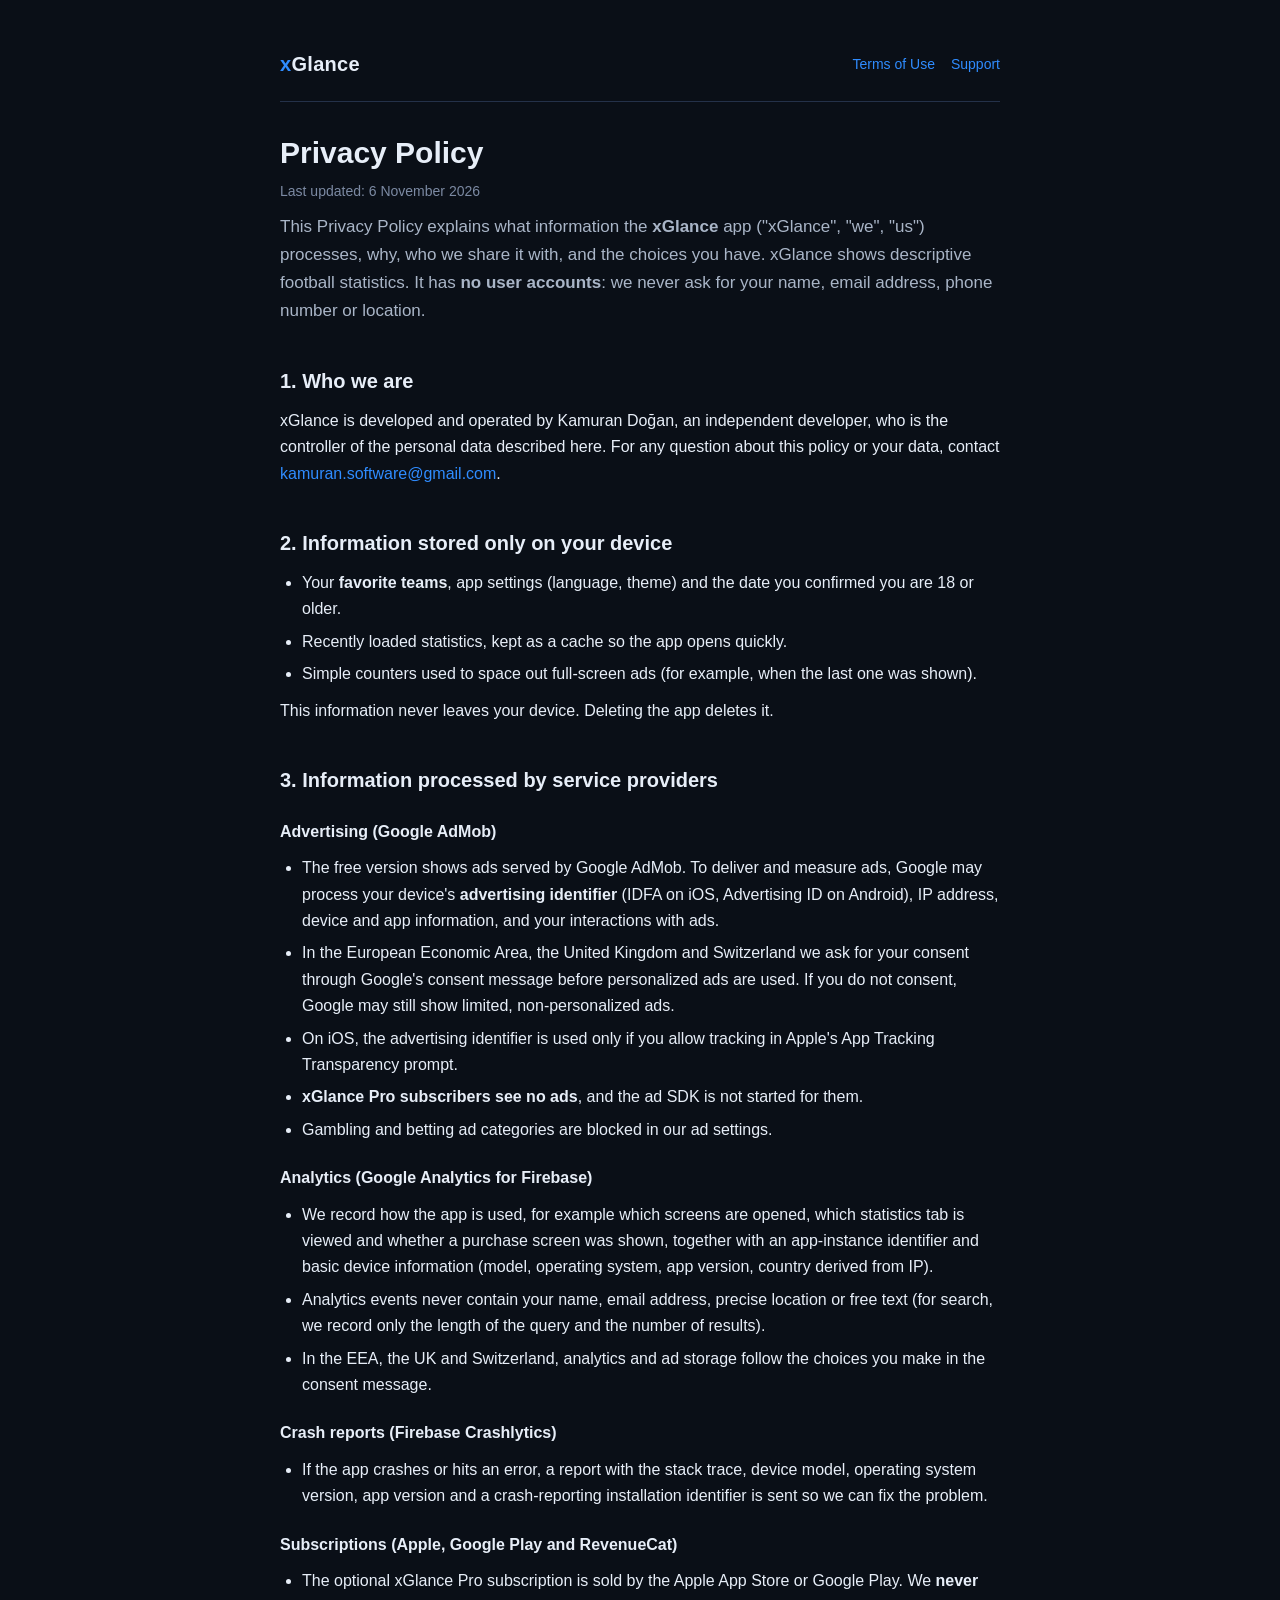
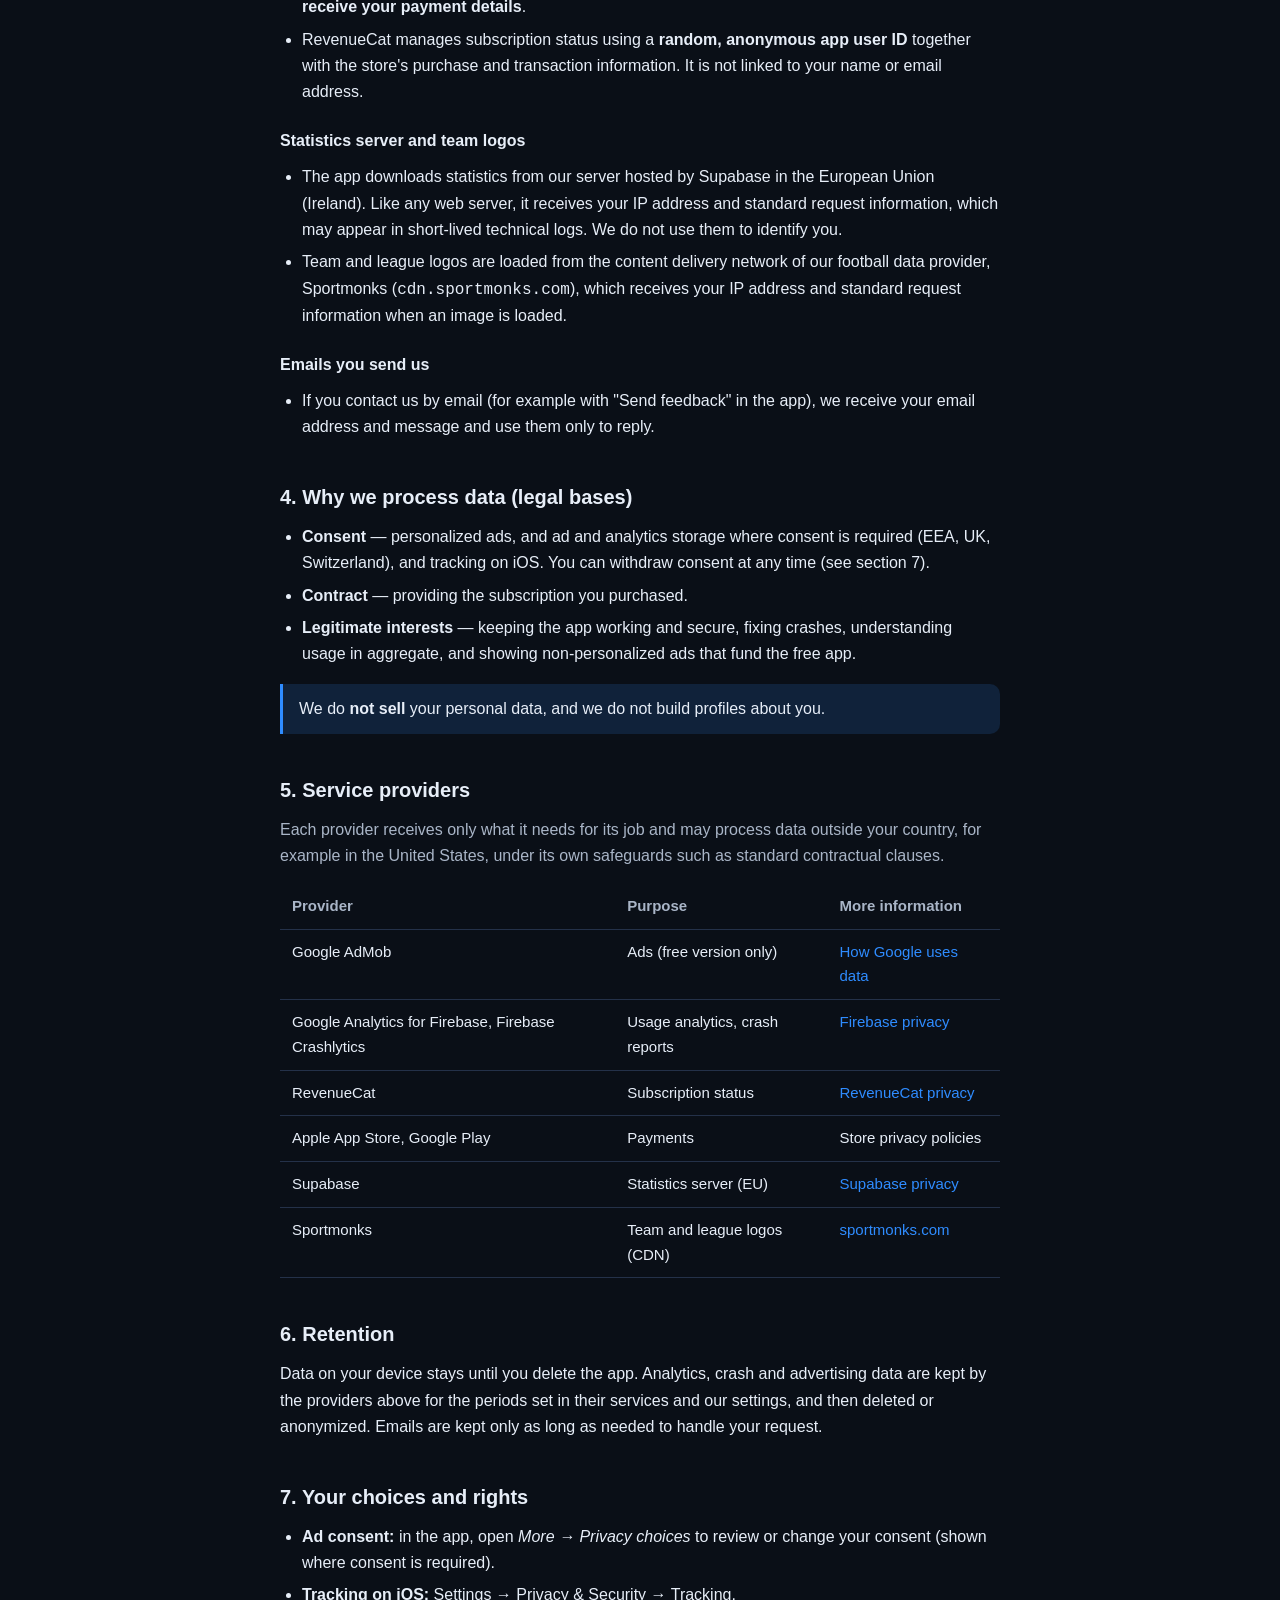
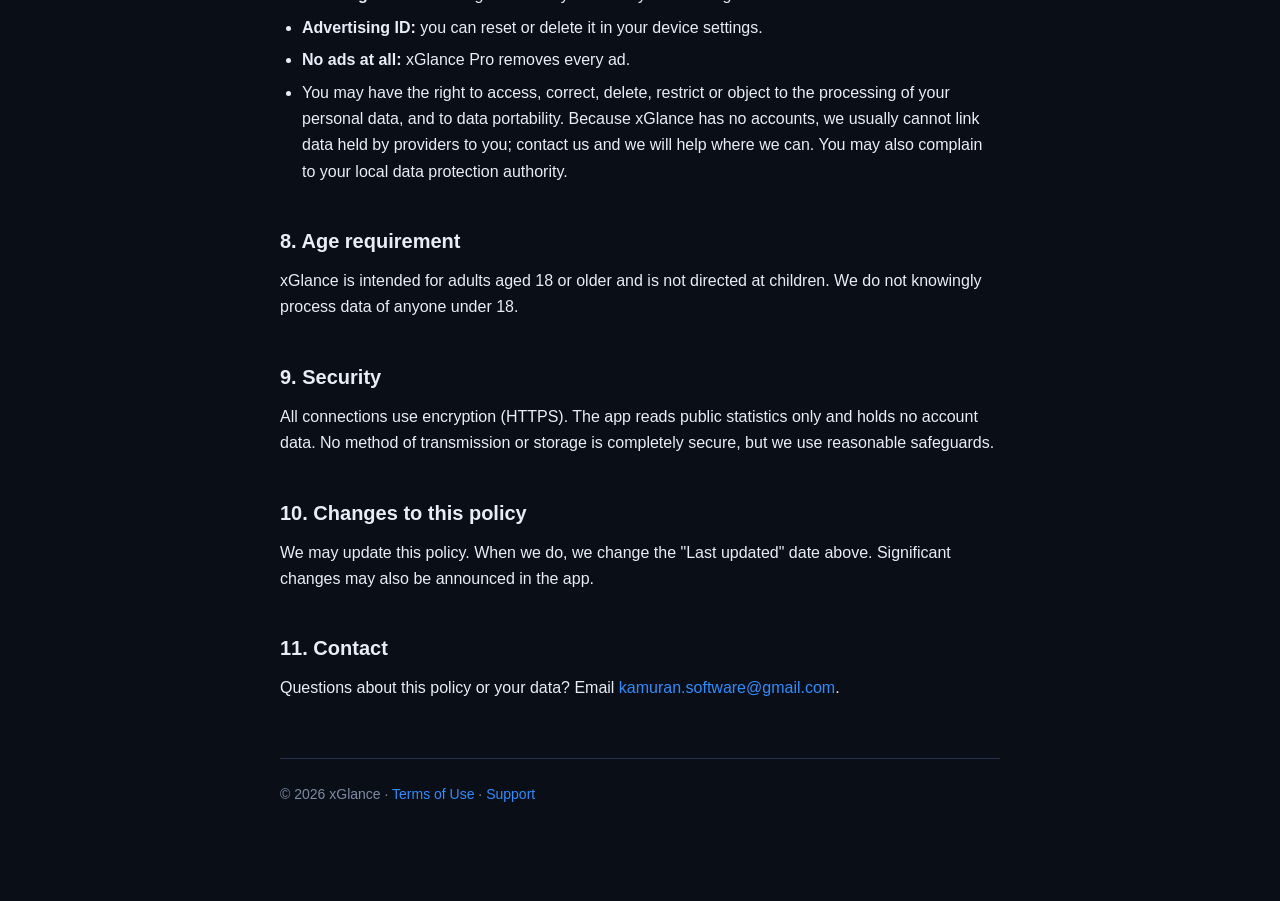
==== privacy/index.html @ 5bdd8023 "Add xGlance privacy policy, terms of use and support pages Co-Authored-By: Claude Opus 5.5 <noreply@" ====
<!DOCTYPE html>
<html lang="en">
<head>
  <meta charset="UTF-8" />
  <meta name="viewport" content="width=device-width, initial-scale=1.0" />
  <meta name="robots" content="index, follow" />
  <title>Privacy Policy — xGlance</title>
  <meta name="description" content="Privacy Policy for the xGlance football statistics app: what data is processed, why, and your choices." />
  <link rel="stylesheet" href="../assets/site.css" />
</head>
<body>
  <div class="wrap">
    <header class="page">
      <a class="brand" href="../"><span class="x">x</span>Glance</a>
      <nav class="links"><a href="../terms/">Terms of Use</a><a href="../support/">Support</a></nav>
    </header>

    <h1>Privacy Policy</h1>
    <p class="meta">Last updated: 6 November 2026</p>

    <p class="lead">
      This Privacy Policy explains what information the <strong>xGlance</strong> app
      ("xGlance", "we", "us") processes, why, who we share it with, and the choices you have.
      xGlance shows descriptive football statistics. It has <strong>no user accounts</strong>:
      we never ask for your name, email address, phone number or location.
    </p>

    <h2>1. Who we are</h2>
    <p>
      xGlance is developed and operated by Kamuran Doğan, an independent developer, who is the
      controller of the personal data described here. For any question about this policy or your
      data, contact <a href="mailto:kamuran.software@gmail.com">kamuran.software@gmail.com</a>.
    </p>

    <h2>2. Information stored only on your device</h2>
    <ul>
      <li>Your <strong>favorite teams</strong>, app settings (language, theme) and the date you
        confirmed you are 18 or older.</li>
      <li>Recently loaded statistics, kept as a cache so the app opens quickly.</li>
      <li>Simple counters used to space out full-screen ads (for example, when the last one was shown).</li>
    </ul>
    <p>This information never leaves your device. Deleting the app deletes it.</p>

    <h2>3. Information processed by service providers</h2>

    <h3>Advertising (Google AdMob)</h3>
    <ul>
      <li>The free version shows ads served by Google AdMob. To deliver and measure ads, Google
        may process your device's <strong>advertising identifier</strong> (IDFA on iOS, Advertising
        ID on Android), IP address, device and app information, and your interactions with ads.</li>
      <li>In the European Economic Area, the United Kingdom and Switzerland we ask for your consent
        through Google's consent message before personalized ads are used. If you do not consent,
        Google may still show limited, non-personalized ads.</li>
      <li>On iOS, the advertising identifier is used only if you allow tracking in Apple's App
        Tracking Transparency prompt.</li>
      <li><strong>xGlance Pro subscribers see no ads</strong>, and the ad SDK is not started for them.</li>
      <li>Gambling and betting ad categories are blocked in our ad settings.</li>
    </ul>

    <h3>Analytics (Google Analytics for Firebase)</h3>
    <ul>
      <li>We record how the app is used, for example which screens are opened, which statistics tab
        is viewed and whether a purchase screen was shown, together with an app-instance identifier
        and basic device information (model, operating system, app version, country derived from IP).</li>
      <li>Analytics events never contain your name, email address, precise location or free text
        (for search, we record only the length of the query and the number of results).</li>
      <li>In the EEA, the UK and Switzerland, analytics and ad storage follow the choices you make in
        the consent message.</li>
    </ul>

    <h3>Crash reports (Firebase Crashlytics)</h3>
    <ul>
      <li>If the app crashes or hits an error, a report with the stack trace, device model, operating
        system version, app version and a crash-reporting installation identifier is sent so we can
        fix the problem.</li>
    </ul>

    <h3>Subscriptions (Apple, Google Play and RevenueCat)</h3>
    <ul>
      <li>The optional xGlance Pro subscription is sold by the Apple App Store or Google Play. We
        <strong>never receive your payment details</strong>.</li>
      <li>RevenueCat manages subscription status using a <strong>random, anonymous app user ID</strong>
        together with the store's purchase and transaction information. It is not linked to your
        name or email address.</li>
    </ul>

    <h3>Statistics server and team logos</h3>
    <ul>
      <li>The app downloads statistics from our server hosted by Supabase in the European Union
        (Ireland). Like any web server, it receives your IP address and standard request information,
        which may appear in short-lived technical logs. We do not use them to identify you.</li>
      <li>Team and league logos are loaded from the content delivery network of our football data
        provider, Sportmonks (<code>cdn.sportmonks.com</code>), which receives your IP address and
        standard request information when an image is loaded.</li>
    </ul>

    <h3>Emails you send us</h3>
    <ul>
      <li>If you contact us by email (for example with "Send feedback" in the app), we receive your
        email address and message and use them only to reply.</li>
    </ul>

    <h2>4. Why we process data (legal bases)</h2>
    <ul>
      <li><strong>Consent</strong> — personalized ads, and ad and analytics storage where consent is
        required (EEA, UK, Switzerland), and tracking on iOS. You can withdraw consent at any time
        (see section 7).</li>
      <li><strong>Contract</strong> — providing the subscription you purchased.</li>
      <li><strong>Legitimate interests</strong> — keeping the app working and secure, fixing crashes,
        understanding usage in aggregate, and showing non-personalized ads that fund the free app.</li>
    </ul>
    <div class="callout">
      We do <strong>not sell</strong> your personal data, and we do not build profiles about you.
    </div>

    <h2>5. Service providers</h2>
    <p class="muted">
      Each provider receives only what it needs for its job and may process data outside your country,
      for example in the United States, under its own safeguards such as standard contractual clauses.
    </p>
    <table>
      <thead><tr><th>Provider</th><th>Purpose</th><th>More information</th></tr></thead>
      <tbody>
        <tr><td>Google AdMob</td><td>Ads (free version only)</td><td><a href="https://policies.google.com/technologies/partner-sites">How Google uses data</a></td></tr>
        <tr><td>Google Analytics for Firebase, Firebase Crashlytics</td><td>Usage analytics, crash reports</td><td><a href="https://firebase.google.com/support/privacy">Firebase privacy</a></td></tr>
        <tr><td>RevenueCat</td><td>Subscription status</td><td><a href="https://www.revenuecat.com/privacy">RevenueCat privacy</a></td></tr>
        <tr><td>Apple App Store, Google Play</td><td>Payments</td><td>Store privacy policies</td></tr>
        <tr><td>Supabase</td><td>Statistics server (EU)</td><td><a href="https://supabase.com/privacy">Supabase privacy</a></td></tr>
        <tr><td>Sportmonks</td><td>Team and league logos (CDN)</td><td><a href="https://www.sportmonks.com">sportmonks.com</a></td></tr>
      </tbody>
    </table>

    <h2>6. Retention</h2>
    <p>
      Data on your device stays until you delete the app. Analytics, crash and advertising data are
      kept by the providers above for the periods set in their services and our settings, and then
      deleted or anonymized. Emails are kept only as long as needed to handle your request.
    </p>

    <h2>7. Your choices and rights</h2>
    <ul>
      <li><strong>Ad consent:</strong> in the app, open <em>More → Privacy choices</em> to review or
        change your consent (shown where consent is required).</li>
      <li><strong>Tracking on iOS:</strong> Settings → Privacy &amp; Security → Tracking.</li>
      <li><strong>Advertising ID:</strong> you can reset or delete it in your device settings.</li>
      <li><strong>No ads at all:</strong> xGlance Pro removes every ad.</li>
      <li>You may have the right to access, correct, delete, restrict or object to the processing of
        your personal data, and to data portability. Because xGlance has no accounts, we usually
        cannot link data held by providers to you; contact us and we will help where we can. You may
        also complain to your local data protection authority.</li>
    </ul>

    <h2>8. Age requirement</h2>
    <p>
      xGlance is intended for adults aged 18 or older and is not directed at children. We do not
      knowingly process data of anyone under 18.
    </p>

    <h2>9. Security</h2>
    <p>
      All connections use encryption (HTTPS). The app reads public statistics only and holds no
      account data. No method of transmission or storage is completely secure, but we use reasonable
      safeguards.
    </p>

    <h2>10. Changes to this policy</h2>
    <p>
      We may update this policy. When we do, we change the "Last updated" date above. Significant
      changes may also be announced in the app.
    </p>

    <h2>11. Contact</h2>
    <p>
      Questions about this policy or your data? Email
      <a href="mailto:kamuran.software@gmail.com">kamuran.software@gmail.com</a>.
    </p>

    <footer class="page">© 2026 xGlance · <a href="../terms/">Terms of Use</a> · <a href="../support/">Support</a></footer>
  </div>
</body>
</html>
---- assets/site.css ----
/* Generated from dev_docs/design/themes/terminal_dark.json — do not edit colors by hand. */
:root {
  --bg: #0A0F17;
  --surface: #111826;
  --surface-raised: #172133;
  --border: #243149;
  --text: #E7EEF8;
  --text-secondary: #A9B5C7;
  --muted: #7C8AA3;
  --accent: #2F8CFF;
  --accent-soft: #2F8CFF26;
  --max: 760px;
}
* { box-sizing: border-box; }
html { -webkit-text-size-adjust: 100%; }
body {
  margin: 0;
  background: var(--bg);
  color: var(--text);
  font-family: Inter, -apple-system, BlinkMacSystemFont, "Segoe UI", Roboto, Helvetica, Arial, sans-serif;
  line-height: 1.65;
  font-size: 16px;
  -webkit-font-smoothing: antialiased;
}
.wrap { max-width: var(--max); margin: 0 auto; padding: 48px 20px 96px; }
header.page {
  display: flex; align-items: center; justify-content: space-between; gap: 16px; flex-wrap: wrap;
  border-bottom: 1px solid var(--border); padding-bottom: 20px; margin-bottom: 32px;
}
.brand { font-weight: 700; font-size: 20px; letter-spacing: 0.3px; color: var(--text); text-decoration: none; }
.brand .x { color: var(--accent); }
nav.links a { margin-left: 16px; font-size: 14px; }
nav.links a:first-child { margin-left: 0; }
h1 { font-size: 30px; line-height: 1.25; margin: 8px 0 8px; font-weight: 700; }
h2 { font-size: 20px; margin: 40px 0 10px; font-weight: 650; }
h3 { font-size: 16px; margin: 22px 0 6px; }
p { margin: 10px 0; }
.meta { color: var(--muted); font-size: 14px; margin: 0; }
.lead { font-size: 17px; color: var(--text-secondary); }
.muted { color: var(--text-secondary); }
a { color: var(--accent); text-decoration: none; }
a:hover { text-decoration: underline; }
ul { padding-left: 22px; margin: 10px 0; }
li { margin: 6px 0; }
.callout {
  border-left: 3px solid var(--accent);
  background: var(--accent-soft);
  padding: 12px 16px; border-radius: 0 10px 10px 0; margin: 16px 0;
}
.card {
  background: var(--surface); border: 1px solid var(--border);
  border-radius: 14px; padding: 16px 20px; margin: 16px 0;
}
table { width: 100%; border-collapse: collapse; margin: 14px 0; font-size: 15px; display: block; overflow-x: auto; }
th, td { text-align: left; padding: 10px 12px; border-bottom: 1px solid var(--border); vertical-align: top; }
th { color: var(--text-secondary); font-weight: 600; white-space: nowrap; }
footer.page { margin-top: 56px; padding-top: 24px; border-top: 1px solid var(--border); color: var(--muted); font-size: 14px; }
.home { min-height: 100vh; display: flex; align-items: center; justify-content: center; }
.home .box { text-align: center; line-height: 2.2; }
.home .brand { display: block; font-size: 28px; margin-bottom: 8px; }
.home .tag { color: var(--text-secondary); margin-bottom: 16px; display: block; }
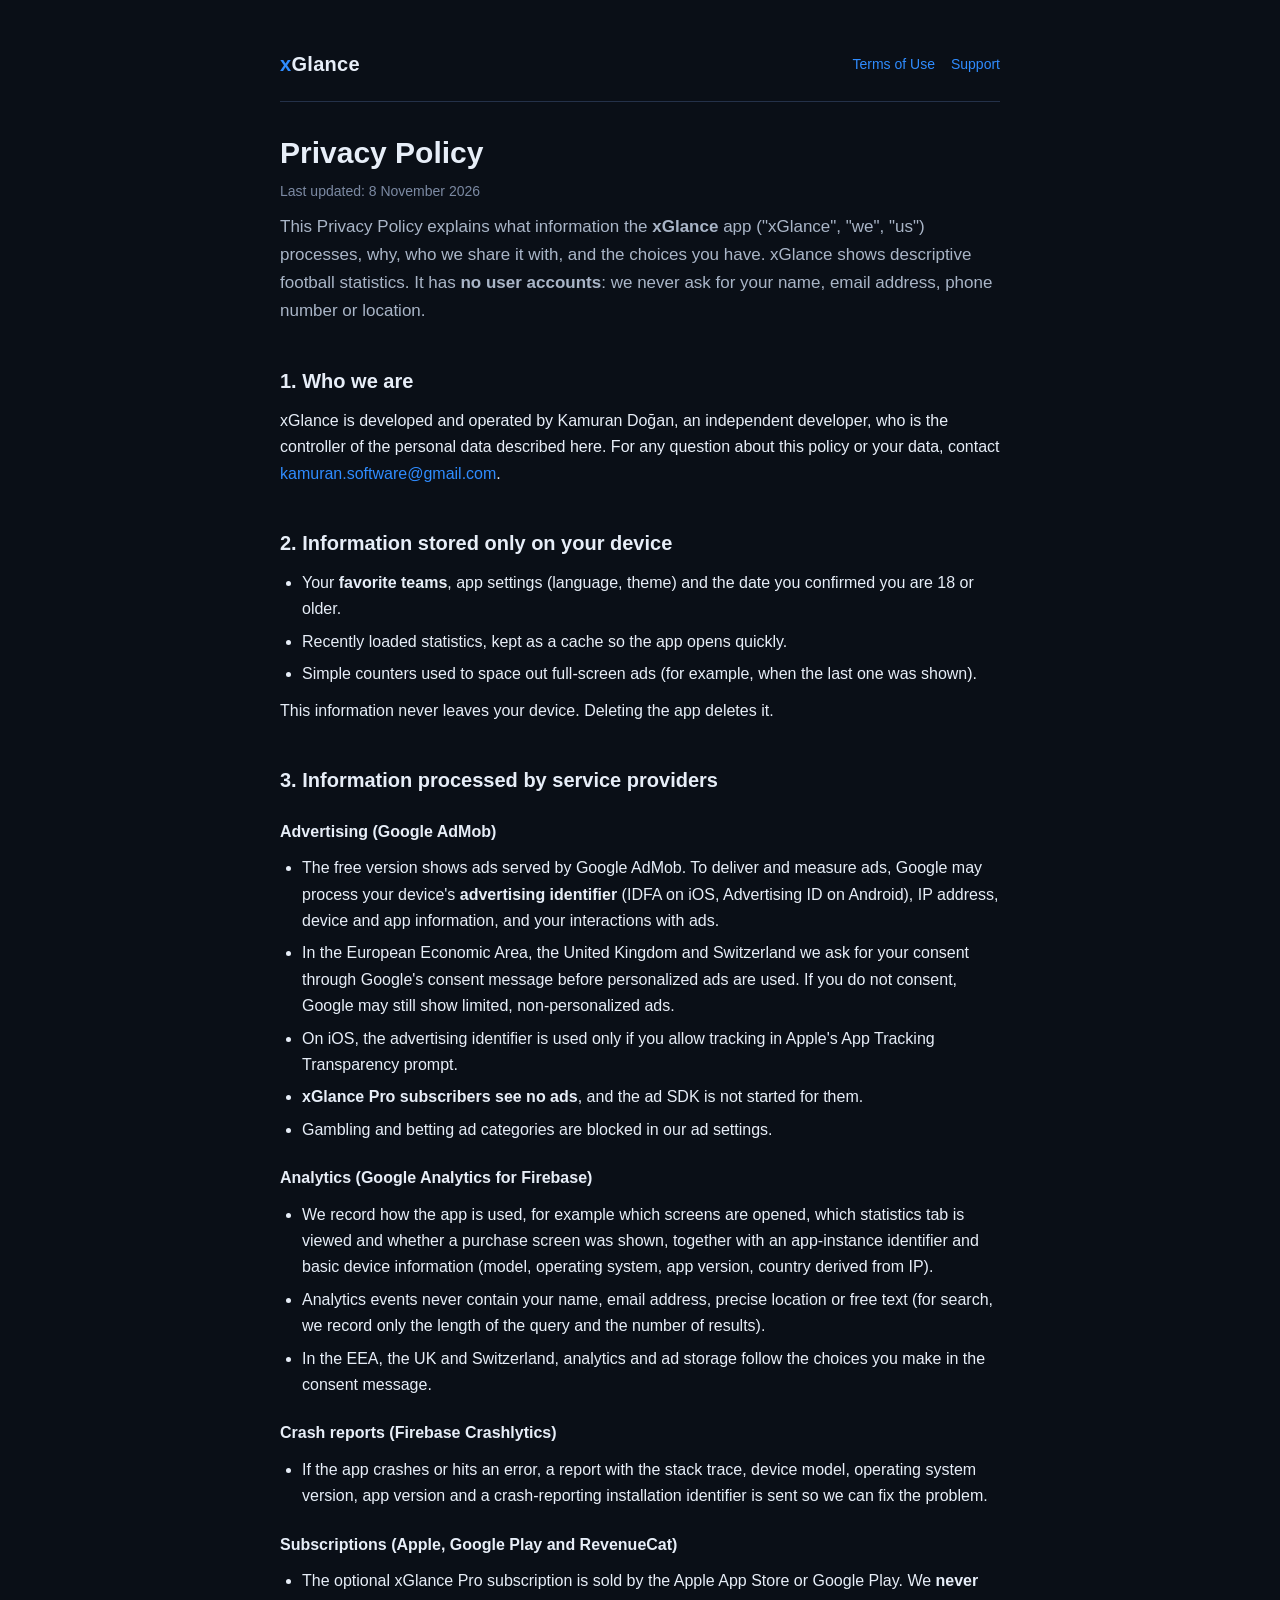
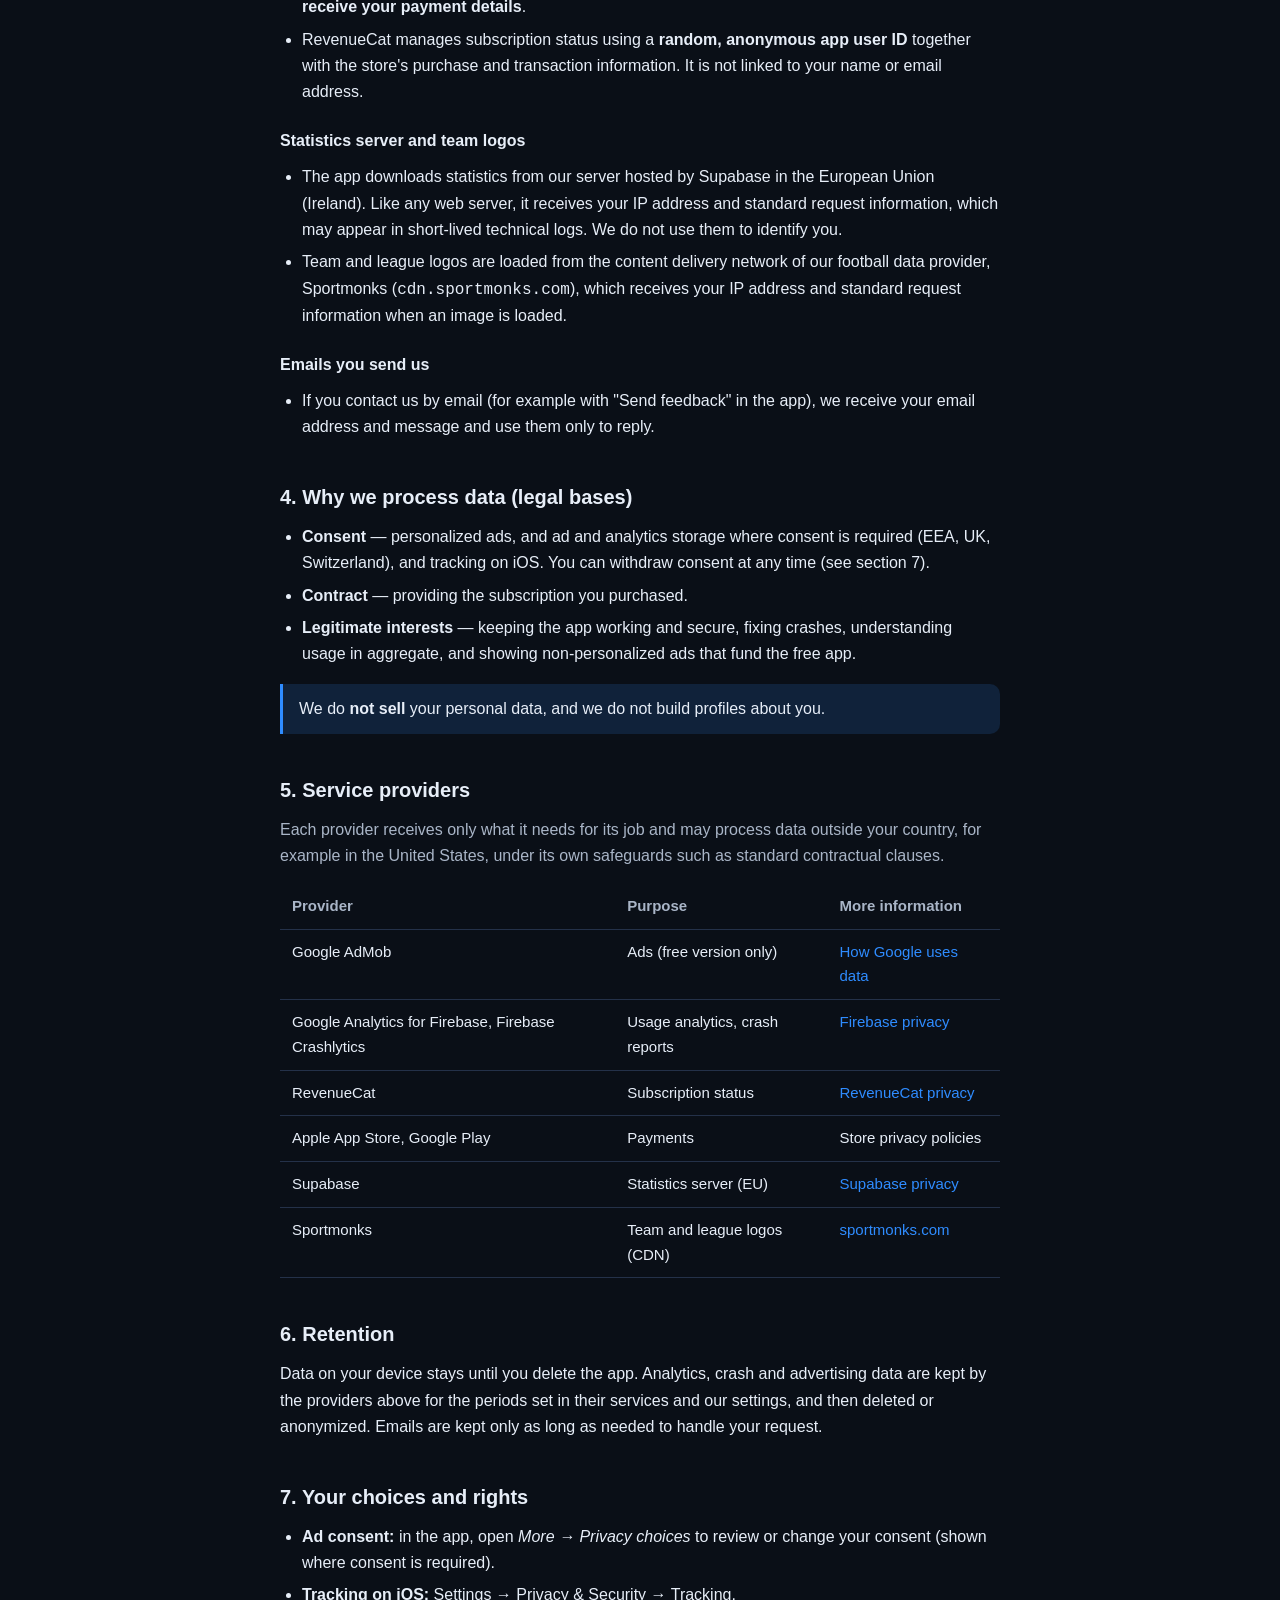
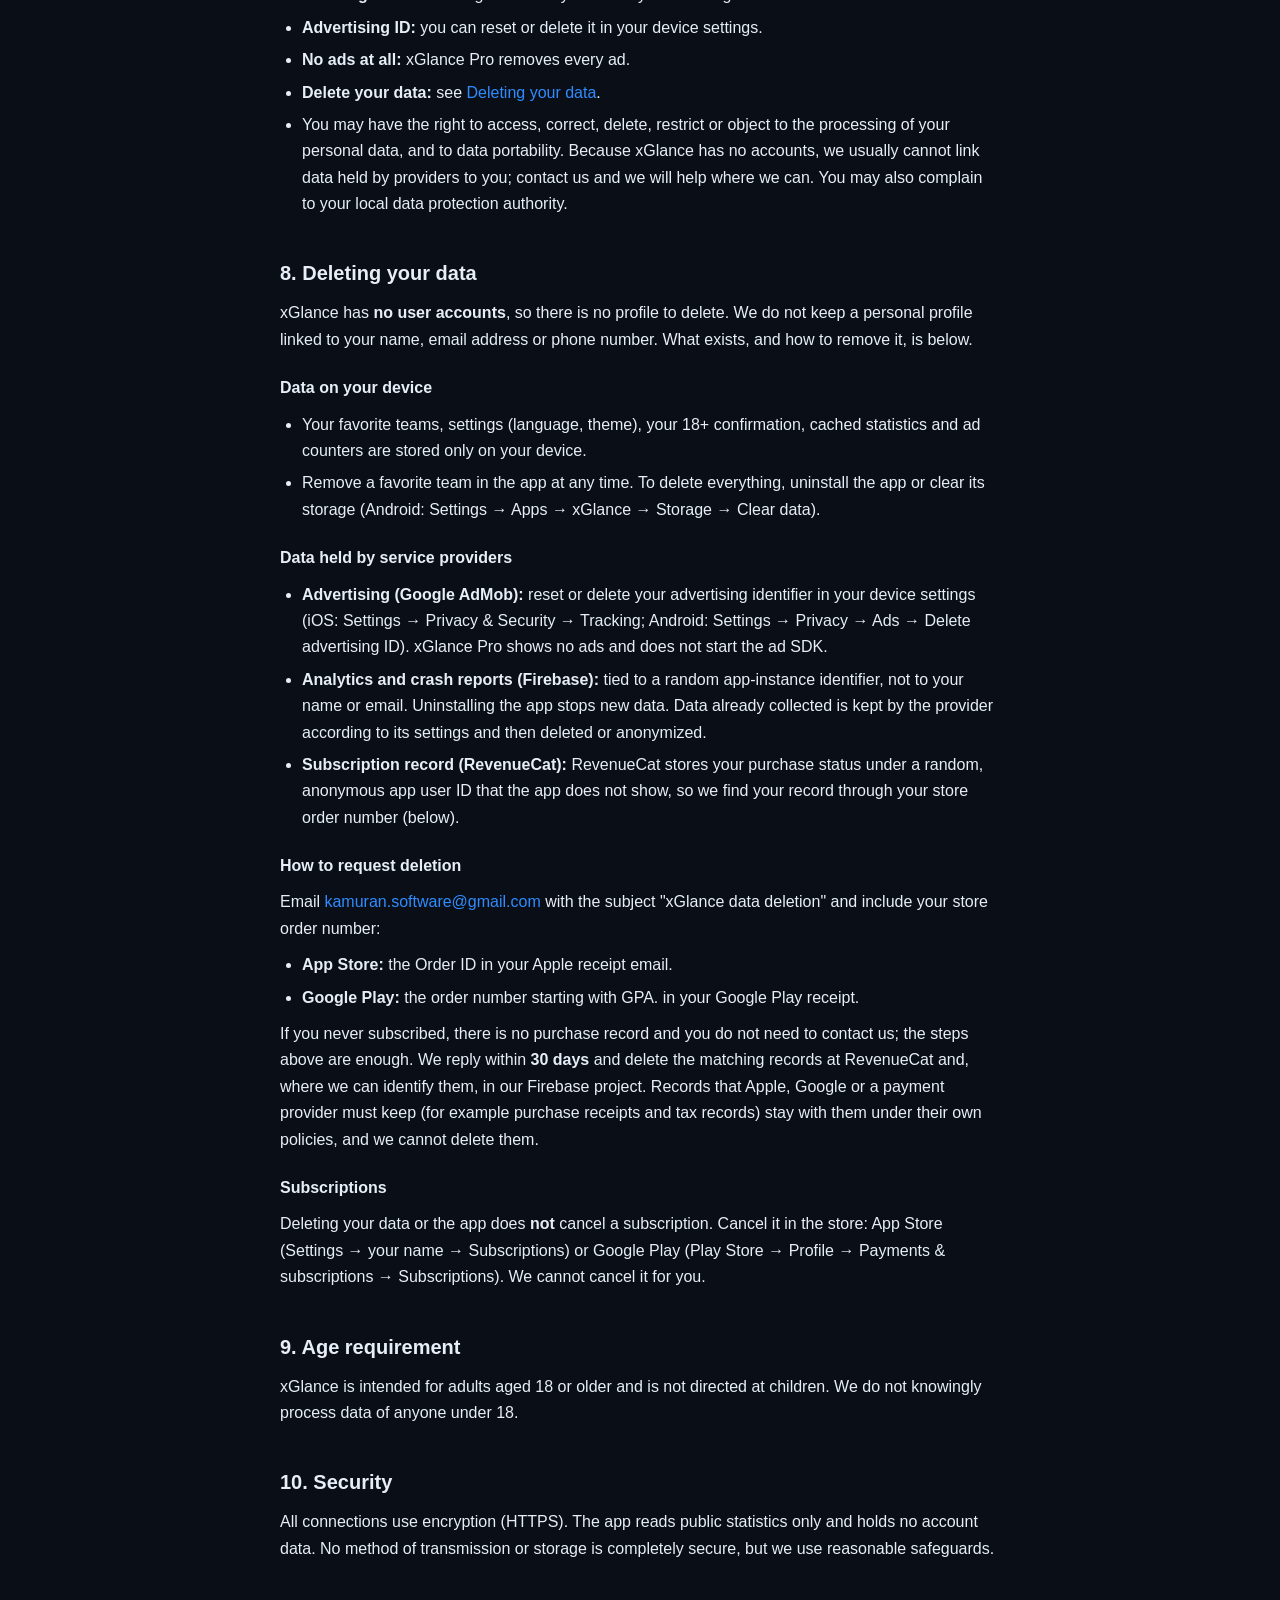
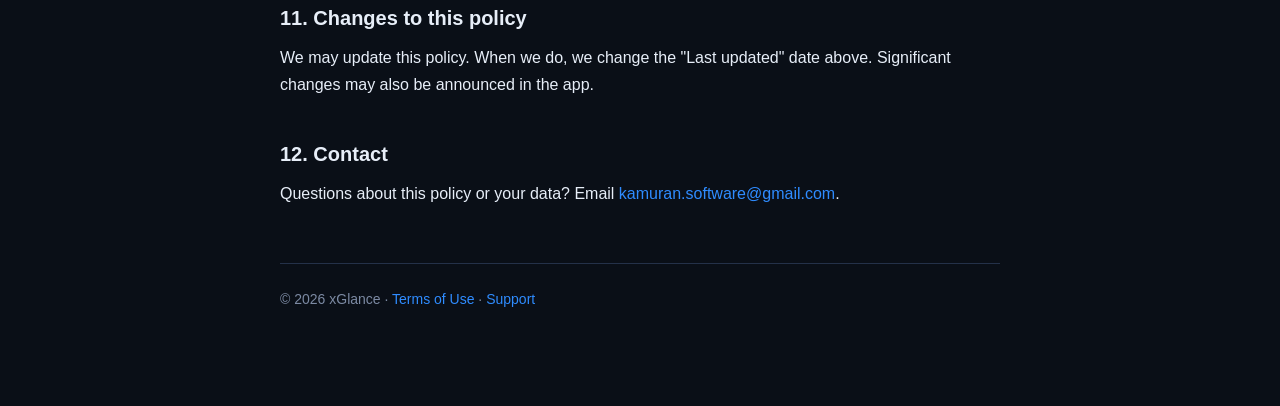
==== commit 914e9bec: "Add data deletion section to the privacy policy Co-Authored-By: Claude Opus 5.5 <noreply@anthropic.c" ====
--- a/privacy/index.html
+++ b/privacy/index.html
@@ -16,7 +16,7 @@
     </header>
 
     <h1>Privacy Policy</h1>
-    <p class="meta">Last updated: 6 November 2026</p>
+    <p class="meta">Last updated: 8 November 2026</p>
 
     <p class="lead">
       This Privacy Policy explains what information the <strong>xGlance</strong> app
@@ -144,32 +144,85 @@
       <li><strong>Tracking on iOS:</strong> Settings → Privacy &amp; Security → Tracking.</li>
       <li><strong>Advertising ID:</strong> you can reset or delete it in your device settings.</li>
       <li><strong>No ads at all:</strong> xGlance Pro removes every ad.</li>
+      <li><strong>Delete your data:</strong> see <a href="#data-deletion">Deleting your data</a>.</li>
       <li>You may have the right to access, correct, delete, restrict or object to the processing of
         your personal data, and to data portability. Because xGlance has no accounts, we usually
         cannot link data held by providers to you; contact us and we will help where we can. You may
         also complain to your local data protection authority.</li>
     </ul>
 
-    <h2>8. Age requirement</h2>
+    <h2 id="data-deletion">8. Deleting your data</h2>
+    <p>
+      xGlance has <strong>no user accounts</strong>, so there is no profile to delete. We do not keep a
+      personal profile linked to your name, email address or phone number. What exists, and how to remove
+      it, is below.
+    </p>
+
+    <h3>Data on your device</h3>
+    <ul>
+      <li>Your favorite teams, settings (language, theme), your 18+ confirmation, cached statistics and
+        ad counters are stored only on your device.</li>
+      <li>Remove a favorite team in the app at any time. To delete everything, uninstall the app or
+        clear its storage (Android: Settings → Apps → xGlance → Storage → Clear data).</li>
+    </ul>
+
+    <h3>Data held by service providers</h3>
+    <ul>
+      <li><strong>Advertising (Google AdMob):</strong> reset or delete your advertising identifier in your
+        device settings (iOS: Settings → Privacy &amp; Security → Tracking; Android: Settings → Privacy →
+        Ads → Delete advertising ID). xGlance Pro shows no ads and does not start the ad SDK.</li>
+      <li><strong>Analytics and crash reports (Firebase):</strong> tied to a random app-instance
+        identifier, not to your name or email. Uninstalling the app stops new data. Data already
+        collected is kept by the provider according to its settings and then deleted or anonymized.</li>
+      <li><strong>Subscription record (RevenueCat):</strong> RevenueCat stores your purchase status under a
+        random, anonymous app user ID that the app does not show, so we find your record through your
+        store order number (below).</li>
+    </ul>
+
+    <h3>How to request deletion</h3>
+    <p>
+      Email <a href="mailto:kamuran.software@gmail.com">kamuran.software@gmail.com</a> with the subject
+      "xGlance data deletion" and include your store order number:
+    </p>
+    <ul>
+      <li><strong>App Store:</strong> the Order ID in your Apple receipt email.</li>
+      <li><strong>Google Play:</strong> the order number starting with GPA. in your Google Play receipt.</li>
+    </ul>
+    <p>
+      If you never subscribed, there is no purchase record and you do not need to contact us; the steps
+      above are enough. We reply within <strong>30 days</strong> and delete the matching records at
+      RevenueCat and, where we can identify them, in our Firebase project. Records that Apple, Google or
+      a payment provider must keep (for example purchase receipts and tax records) stay with them under
+      their own policies, and we cannot delete them.
+    </p>
+
+    <h3>Subscriptions</h3>
+    <p>
+      Deleting your data or the app does <strong>not</strong> cancel a subscription. Cancel it in the
+      store: App Store (Settings → your name → Subscriptions) or Google Play (Play Store → Profile →
+      Payments &amp; subscriptions → Subscriptions). We cannot cancel it for you.
+    </p>
+
+    <h2>9. Age requirement</h2>
     <p>
       xGlance is intended for adults aged 18 or older and is not directed at children. We do not
       knowingly process data of anyone under 18.
     </p>
 
-    <h2>9. Security</h2>
+    <h2>10. Security</h2>
     <p>
       All connections use encryption (HTTPS). The app reads public statistics only and holds no
       account data. No method of transmission or storage is completely secure, but we use reasonable
       safeguards.
     </p>
 
-    <h2>10. Changes to this policy</h2>
+    <h2>11. Changes to this policy</h2>
     <p>
       We may update this policy. When we do, we change the "Last updated" date above. Significant
       changes may also be announced in the app.
     </p>
 
-    <h2>11. Contact</h2>
+    <h2>12. Contact</h2>
     <p>
       Questions about this policy or your data? Email
       <a href="mailto:kamuran.software@gmail.com">kamuran.software@gmail.com</a>.
